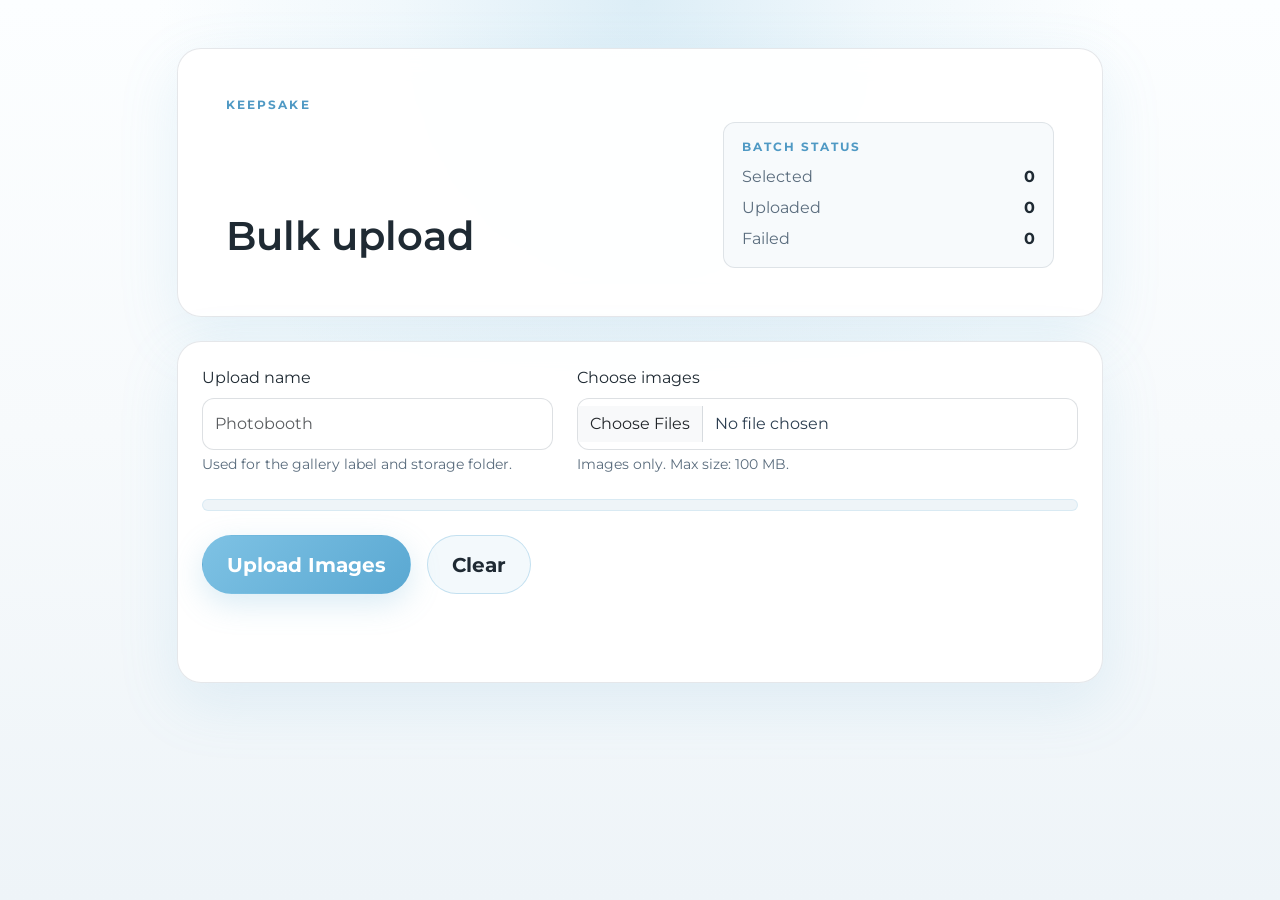
==== bulk-upload.html @ d05634bb "feat: bulk upload page" ====
<!DOCTYPE html>
<html lang="en">

<head>
  <meta charset="UTF-8">
  <meta name="viewport" content="width=device-width, initial-scale=1.0">
  <title>Keepsake Bulk Upload</title>
  <link rel="icon" type="image/png" sizes="32x32" href="assets/favicon.png">
  <link href="https://cdn.jsdelivr.net/npm/bootstrap@5.3.3/dist/css/bootstrap.min.css" rel="stylesheet"
    integrity="sha384-QWTKZyjpPEjISv5WaRU9OFeRpok6YctnYmDr5pNlyT2bRjXh0JMhjY6hW+ALEwIH" crossorigin="anonymous">
  <link rel="stylesheet" href="style.css">
</head>

<body data-cloud-name="deu8plkph" data-upload-preset="keepsake-test" data-max-file-size-mb="100">
  <main class="page-shell py-4 py-md-5">
    <div class="container">
      <div class="row justify-content-center g-4">
        <div class="col-12 col-xl-10">
          <section class="card-surface p-4 p-md-5 mb-4">
            <p class="eyebrow mb-2">Keepsake</p>
            <div class="row g-4 align-items-end">
              <div class="col-12 col-lg-7">
                <h1 class="display-6 fw-semibold mb-2">Bulk upload</h1>
              </div>
              <div class="col-12 col-lg-5">
                <div class="info-panel h-100">
                  <p class="small-label mb-2">Batch Status</p>
                  <div class="bulk-summary-grid">
                    <span>Selected</span>
                    <strong id="bulk-selected-count">0</strong>
                    <span>Uploaded</span>
                    <strong id="bulk-uploaded-count">0</strong>
                    <span>Failed</span>
                    <strong id="bulk-failed-count">0</strong>
                  </div>
                </div>
              </div>
            </div>
          </section>

          <section class="card-surface p-4">
            <form id="bulk-upload-form" novalidate>
              <div class="row g-4">
                <div class="col-12 col-lg-5">
                  <label for="bulk-uploader-name" class="form-label">Upload name</label>
                  <input id="bulk-uploader-name" class="form-control" type="text" autocomplete="off"
                    placeholder="Photobooth" required>
                  <div class="form-text">Used for the gallery label and storage folder.</div>
                </div>

                <div class="col-12 col-lg-7">
                  <label for="bulk-media-files" class="form-label">Choose images</label>
                  <input id="bulk-media-files" class="form-control" type="file" accept="image/*" multiple required>
                  <div id="bulk-help-text" class="form-text">Images only.</div>
                </div>

                <div class="col-12">
                  <div class="progress bulk-progress" role="progressbar" aria-label="Bulk upload progress"
                    aria-valuemin="0" aria-valuemax="100" aria-valuenow="0">
                    <div id="bulk-progress-bar" class="progress-bar" style="width: 0%"></div>
                  </div>
                </div>

                <div class="col-12">
                  <div class="d-flex flex-column flex-sm-row gap-3">
                    <button id="bulk-upload-button" type="submit" class="btn btn-primary btn-lg px-4">
                      Upload Images
                    </button>
                    <button id="bulk-clear-button" type="button" class="btn btn-outline-light btn-lg px-4">
                      Clear
                    </button>
                  </div>
                  <p id="bulk-status" class="status-message mt-3 mb-0" aria-live="polite"></p>
                </div>

                <div class="col-12">
                  <div id="bulk-file-list" class="bulk-file-list"></div>
                </div>
              </div>
            </form>
          </section>
        </div>
      </div>
    </div>
  </main>

  <script src="bulk-upload.js"></script>
</body>

</html>
---- style.css ----
@import url("https://fonts.googleapis.com/css2?family=Montserrat:wght@400;500;600;700;800&display=swap");

:root {
  --font-primary: "Montserrat", sans-serif;
  --text-primary: #2c3e50;
  --text-secondary: #1f2a33;
  --text-tertiary: #5a6c7d;
  --text-inverse: #8a9aab;
  --surface-base: #000000;
  --surface-muted: #ffffff;
  --surface-raised: #f7fafc;
  --surface-soft: #eef4f8;
  --surface-accent: #e4f2fb;
  --border-soft: rgba(44, 62, 80, 0.12);
  --border-strong: rgba(107, 179, 217, 0.3);
  --accent: #6bb3d9;
  --accent-strong: #4f99c4;
  --accent-soft: rgba(107, 179, 217, 0.14);
  --success-soft: rgba(104, 170, 127, 0.12);
  --success-text: #50785f;
  --warning-soft: rgba(214, 166, 78, 0.16);
  --warning-text: #8e6320;
  --error-soft: rgba(201, 98, 98, 0.12);
  --error-text: #9f4848;
  --shadow-1: rgba(107, 179, 217, 0.25) 0 10px 40px 0;
  --shadow-2: rgba(107, 179, 217, 0.25) 0 10px 30px 0;
  --shadow-3: rgba(107, 179, 217, 0.15) 0 10px 30px 0;
  --shadow-4: rgba(107, 179, 217, 0.15) 0 20px 60px 0;
  --radius-xs: 12px;
  --radius-sm: 24px;
  --radius-md: 50px;
  --duration-instant: 200ms;
  --duration-fast: 600ms;
  --duration-normal: 800ms;
}

* {
  box-sizing: border-box;
}

html {
  color-scheme: light;
}

body {
  margin: 0;
  font-family: var(--font-primary);
  color: var(--text-primary);
  background:
    radial-gradient(circle at top, rgba(107, 179, 217, 0.22) 0%, rgba(107, 179, 217, 0.08) 22%, rgba(247, 250, 252, 0) 44%),
    linear-gradient(180deg, #fcfeff 0%, #f7fafc 48%, #eef4f8 100%);
}

a {
  color: var(--accent-strong);
  text-decoration-color: rgba(79, 153, 196, 0.35);
}

a:hover {
  color: var(--text-secondary);
}

button,
input,
select,
textarea {
  font: inherit;
}

:focus-visible {
  outline: 3px solid rgba(107, 179, 217, 0.45);
  outline-offset: 3px;
}

.page-shell {
  min-height: 100vh;
}

.card-surface {
  background: rgba(255, 255, 255, 0.94);
  border: 1px solid var(--border-soft);
  border-radius: var(--radius-sm);
  box-shadow: var(--shadow-4);
  backdrop-filter: blur(14px);
}

.countdown-surface {
  padding-top: clamp(2.5rem, 6vw, 4.5rem);
  padding-bottom: clamp(2.5rem, 6vw, 4.5rem);
}

.countdown-surface .eyebrow {
  text-align: center;
}

.countdown-center {
  min-height: min(58vh, 620px);
  display: flex;
  flex-direction: column;
  justify-content: center;
  align-items: center;
  text-align: center;
}

.eyebrow,
.small-label {
  text-transform: uppercase;
  letter-spacing: 0.18em;
  font-size: 0.72rem;
  font-weight: 700;
  color: var(--accent-strong);
}

.countdown-title,
.limit-title {
  font-size: clamp(2rem, 5vw, 3.4rem);
  font-weight: 700;
  color: var(--text-secondary);
}

.countdown-display-wrap {
  width: min(90%, 1000px);
  margin-inline: auto;
}

.countdown-display,
.limit-countdown {
  font-size: clamp(2.2rem, 9vw, 6.5rem);
  font-weight: 800;
  line-height: 1.05;
  letter-spacing: 0.08em;
  color: var(--text-secondary);
  text-wrap: balance;
}

.intro-copy,
.lead.intro-copy,
.limit-copy,
.text-secondary-light,
.info-copy,
.status-message {
  color: var(--text-tertiary);
  line-height: 1.7;
}

.info-panel,
.limit-panel,
.gallery-empty,
.gallery-media-shell,
.invite-banner,
.lightbox-tag,
.gallery-tag {
  border-radius: var(--radius-xs);
}

.info-panel {
  height: 100%;
  padding: 1rem 1.1rem;
  background: var(--surface-raised);
  border: 1px solid var(--border-soft);
  color: var(--text-primary);
}

.form-label,
.h4,
.display-6,
.lead,
#lightbox-tag {
  color: var(--text-secondary);
}

.form-text {
  color: var(--text-tertiary);
}

.form-control,
.form-select {
  border-radius: var(--radius-xs);
  border: 1px solid rgba(44, 62, 80, 0.16);
  background: var(--surface-muted);
  color: var(--text-primary);
  padding-block: 0.8rem;
  box-shadow: none;
  transition:
    border-color var(--duration-instant) ease,
    box-shadow var(--duration-instant) ease,
    background-color var(--duration-instant) ease;
}

.form-control:hover,
.form-select:hover {
  border-color: rgba(107, 179, 217, 0.38);
}

.form-control:focus,
.form-select:focus {
  border-color: var(--accent);
  box-shadow: 0 0 0 0.25rem rgba(107, 179, 217, 0.2);
}

.invite-banner {
  padding: 0.9rem 1rem;
  background: var(--surface-accent);
  border: 1px solid var(--border-strong);
  color: var(--text-primary);
}

.invite-banner.success {
  background: var(--success-soft);
  border-color: rgba(104, 170, 127, 0.22);
  color: var(--success-text);
}

.invite-banner.warning {
  background: var(--warning-soft);
  border-color: rgba(214, 166, 78, 0.26);
  color: var(--warning-text);
}

.invite-banner.info {
  background: var(--surface-accent);
  border-color: var(--border-strong);
  color: var(--text-primary);
}

.invite-loading {
  display: flex;
  align-items: center;
  gap: 0.75rem;
  color: var(--text-primary);
}

.camera-action .btn {
  display: inline-flex;
  align-items: center;
  justify-content: center;
  gap: 0.65rem;
}

.camera-icon {
  font-size: 1.1rem;
  line-height: 1;
}

.btn {
  border-radius: var(--radius-md);
  font-weight: 700;
  padding-block: 0.85rem;
  transition:
    transform var(--duration-instant) ease,
    box-shadow var(--duration-instant) ease,
    background-color var(--duration-instant) ease,
    border-color var(--duration-instant) ease,
    color var(--duration-instant) ease;
}

.btn:hover {
  transform: translateY(-1px);
}

.btn-primary {
  background: linear-gradient(135deg, #7ec2e4 0%, #5aa8d2 100%);
  border: 1px solid transparent;
  color: var(--surface-muted);
  box-shadow: var(--shadow-2);
}

.btn-primary:hover,
.btn-primary:focus,
.btn-primary:active {
  background: linear-gradient(135deg, #89caea 0%, #4f99c4 100%) !important;
  color: var(--surface-muted) !important;
  box-shadow: var(--shadow-1);
}

.btn-outline-light {
  border: 1px solid rgba(107, 179, 217, 0.35);
  background: rgba(107, 179, 217, 0.08);
  color: var(--text-secondary);
}

.btn-outline-light:hover,
.btn-outline-light:focus,
.btn-outline-light:active {
  border-color: var(--accent);
  background: rgba(107, 179, 217, 0.16) !important;
  color: var(--text-secondary) !important;
}

.badge.count-pill,
.count-pill {
  display: inline-flex;
  align-items: center;
  justify-content: center;
  font-size: 0.9rem;
  font-weight: 700;
  padding: 0.65rem 0.85rem;
  border-radius: 999px;
  background: var(--surface-soft) !important;
  color: var(--text-secondary) !important;
  border: 1px solid rgba(107, 179, 217, 0.18);
}

.gallery-grid {
  display: grid;
  grid-template-columns: repeat(auto-fit, minmax(220px, 1fr));
  gap: 1rem;
}

.gallery-card {
  display: block;
  width: 100%;
  padding: 0;
  border: 0;
  background: transparent;
  text-align: left;
}

.gallery-media-shell {
  overflow: hidden;
  background: var(--surface-raised);
  border: 1px solid var(--border-soft);
  box-shadow: var(--shadow-3);
}

.gallery-media {
  display: block;
  width: 100%;
  aspect-ratio: 1 / 1;
  object-fit: cover;
  transition: transform 180ms ease;
}

.gallery-card:hover .gallery-media,
.gallery-card:focus-visible .gallery-media {
  transform: scale(1.03);
}

.gallery-tag {
  display: inline-block;
  margin-top: 0.6rem;
  padding: 0.35rem 0.7rem;
  background: var(--surface-soft);
  color: var(--text-primary);
  font-size: 0.85rem;
  font-weight: 600;
}

.gallery-empty {
  padding: 2rem 1rem;
  text-align: center;
  border: 1px dashed rgba(107, 179, 217, 0.35);
  background: rgba(107, 179, 217, 0.06);
}

.gallery-lightbox {
  position: fixed;
  inset: 0;
  z-index: 1050;
}

.gallery-lightbox-backdrop {
  position: absolute;
  inset: 0;
  background: rgba(31, 42, 51, 0.72);
  backdrop-filter: blur(10px);
}

.gallery-lightbox-dialog {
  position: relative;
  z-index: 1;
  height: 100%;
  display: flex;
  align-items: center;
  justify-content: center;
  padding: 1.25rem;
}

.lightbox-media-wrap {
  width: min(100%, 1100px);
  max-height: 100%;
}

.lightbox-media {
  display: flex;
  align-items: center;
  justify-content: center;
  width: 100%;
  min-height: min(70vh, 760px);
}

.lightbox-asset {
  max-width: 100%;
  max-height: 72vh;
  border-radius: var(--radius-xs);
  box-shadow: 0 20px 60px rgba(0, 0, 0, 0.2);
}

.lightbox-meta {
  display: flex;
  justify-content: space-between;
  align-items: center;
  gap: 1rem;
  margin-top: 1rem;
}

.lightbox-tag {
  display: inline-flex;
  align-items: center;
  padding: 0.45rem 0.85rem;
  background: rgba(255, 255, 255, 0.85);
  color: var(--text-primary);
  text-transform: lowercase;
}

.lightbox-close,
.lightbox-nav {
  position: absolute;
  z-index: 2;
  border: 1px solid rgba(255, 255, 255, 0.24);
  border-radius: 999px;
  width: 48px;
  height: 48px;
  background: rgba(255, 255, 255, 0.86);
  color: var(--text-secondary);
  font-size: 1.8rem;
  line-height: 1;
  box-shadow: var(--shadow-3);
}

.lightbox-close {
  top: 1rem;
  right: 1rem;
}

.lightbox-prev {
  left: 1rem;
  top: 50%;
  transform: translateY(-50%);
}

.lightbox-next {
  right: 1rem;
  top: 50%;
  transform: translateY(-50%);
}

.status-message {
  min-height: 1.5rem;
}

.status-message.success {
  color: var(--success-text);
}

.status-message.error {
  color: var(--error-text);
}

.status-message.working {
  color: var(--accent-strong);
}

.limit-panel {
  padding: 1.5rem 1rem;
  background: var(--surface-raised);
  border: 1px solid var(--border-soft);
}

.bulk-summary-grid {
  display: grid;
  grid-template-columns: 1fr auto;
  gap: 0.45rem 1rem;
  color: var(--text-tertiary);
}

.bulk-summary-grid strong {
  color: var(--text-secondary);
}

.bulk-progress {
  height: 0.8rem;
  border-radius: 999px;
  background: var(--surface-soft);
  border: 1px solid rgba(107, 179, 217, 0.16);
  overflow: hidden;
}

.bulk-progress .progress-bar {
  background: linear-gradient(135deg, #7ec2e4 0%, #5aa8d2 100%);
}

.bulk-file-list {
  display: grid;
  gap: 0.75rem;
}

.bulk-file-row {
  display: flex;
  justify-content: space-between;
  align-items: center;
  gap: 1rem;
  padding: 0.85rem 1rem;
  background: var(--surface-raised);
  border: 1px solid var(--border-soft);
  border-radius: var(--radius-xs);
}

.bulk-file-meta {
  min-width: 0;
  display: grid;
  gap: 0.15rem;
}

.bulk-file-name {
  color: var(--text-secondary);
  font-weight: 700;
  overflow-wrap: anywhere;
}

.bulk-file-size {
  color: var(--text-tertiary);
  font-size: 0.9rem;
}

.bulk-file-status {
  flex: 0 0 auto;
  min-width: 88px;
  text-align: center;
  padding: 0.35rem 0.65rem;
  border-radius: 999px;
  font-size: 0.82rem;
  font-weight: 700;
  background: var(--surface-soft);
  color: var(--text-secondary);
}

.bulk-file-status.working {
  background: var(--accent-soft);
  color: var(--accent-strong);
}

.bulk-file-status.success {
  background: var(--success-soft);
  color: var(--success-text);
}

.bulk-file-status.error {
  background: var(--error-soft);
  color: var(--error-text);
}

@media (max-width: 575.98px) {
  .card-surface {
    border-radius: 22px;
  }

  .bulk-file-row {
    align-items: stretch;
    flex-direction: column;
  }

  .bulk-file-status {
    width: 100%;
  }

  .lightbox-meta {
    flex-direction: column;
    align-items: stretch;
  }

  .lightbox-prev,
  .lightbox-next {
    top: auto;
    bottom: 5.5rem;
    transform: none;
  }
}
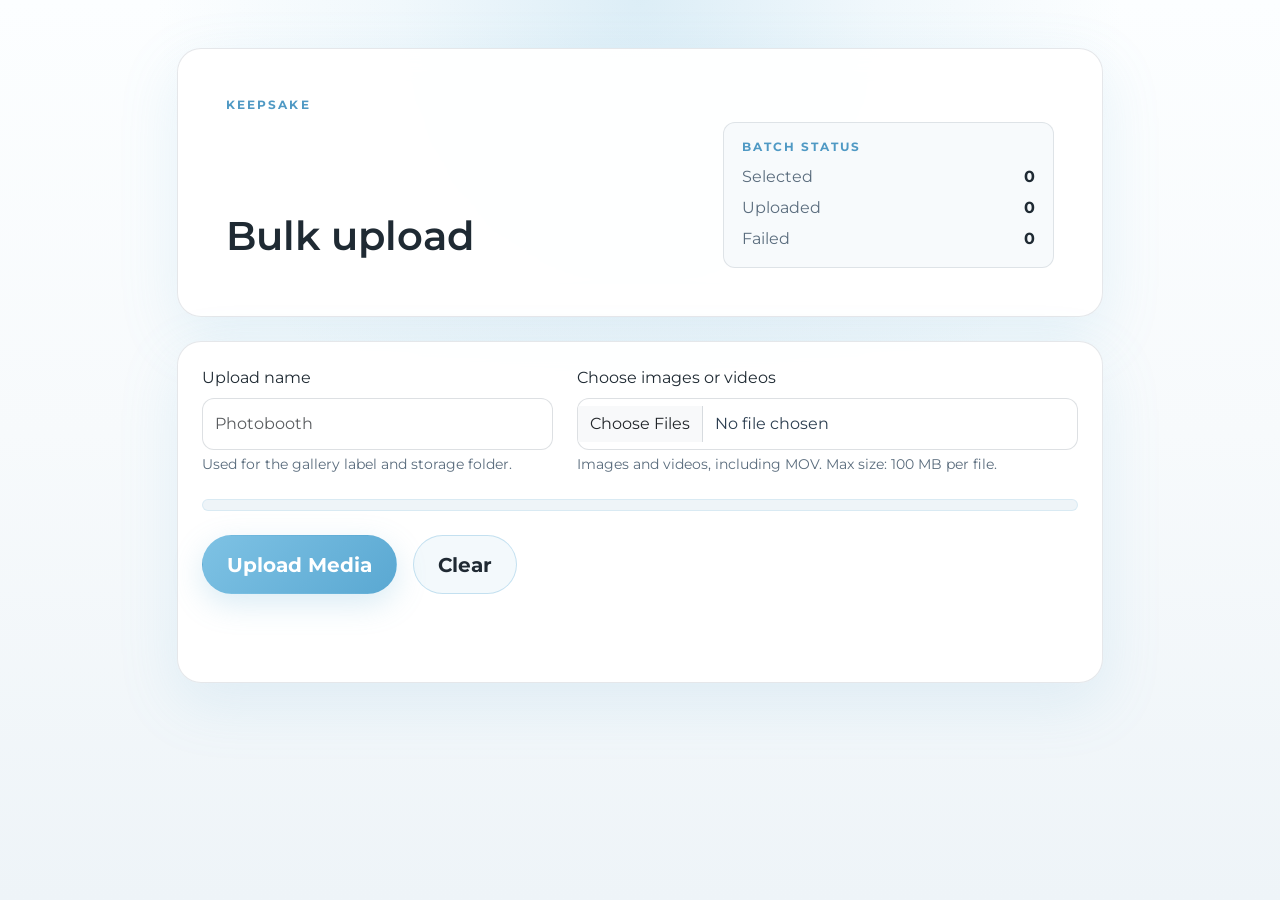
==== commit f7bbcb7e: "feat: added .mov file type support" ====
--- a/bulk-upload.html
+++ b/bulk-upload.html
@@ -49,9 +49,10 @@
                 </div>
 
                 <div class="col-12 col-lg-7">
-                  <label for="bulk-media-files" class="form-label">Choose images</label>
-                  <input id="bulk-media-files" class="form-control" type="file" accept="image/*" multiple required>
-                  <div id="bulk-help-text" class="form-text">Images only.</div>
+                  <label for="bulk-media-files" class="form-label">Choose images or videos</label>
+                  <input id="bulk-media-files" class="form-control" type="file" accept="image/*,video/*,.mov" multiple
+                    required>
+                  <div id="bulk-help-text" class="form-text">Images and videos only.</div>
                 </div>
 
                 <div class="col-12">
@@ -64,7 +65,7 @@
                 <div class="col-12">
                   <div class="d-flex flex-column flex-sm-row gap-3">
                     <button id="bulk-upload-button" type="submit" class="btn btn-primary btn-lg px-4">
-                      Upload Images
+                      Upload Media
                     </button>
                     <button id="bulk-clear-button" type="button" class="btn btn-outline-light btn-lg px-4">
                       Clear
--- a/style.css
+++ b/style.css
@@ -301,6 +301,20 @@
   border: 1px solid rgba(107, 179, 217, 0.18);
 }
 
+.gallery-actions {
+  display: flex;
+  align-items: center;
+  gap: 0.65rem;
+  flex-wrap: wrap;
+  justify-content: flex-start;
+}
+
+.gallery-actions .btn {
+  min-height: 2.6rem;
+  padding: 0.55rem 0.9rem;
+  white-space: nowrap;
+}
+
 .gallery-grid {
   display: grid;
   grid-template-columns: repeat(auto-fit, minmax(220px, 1fr));
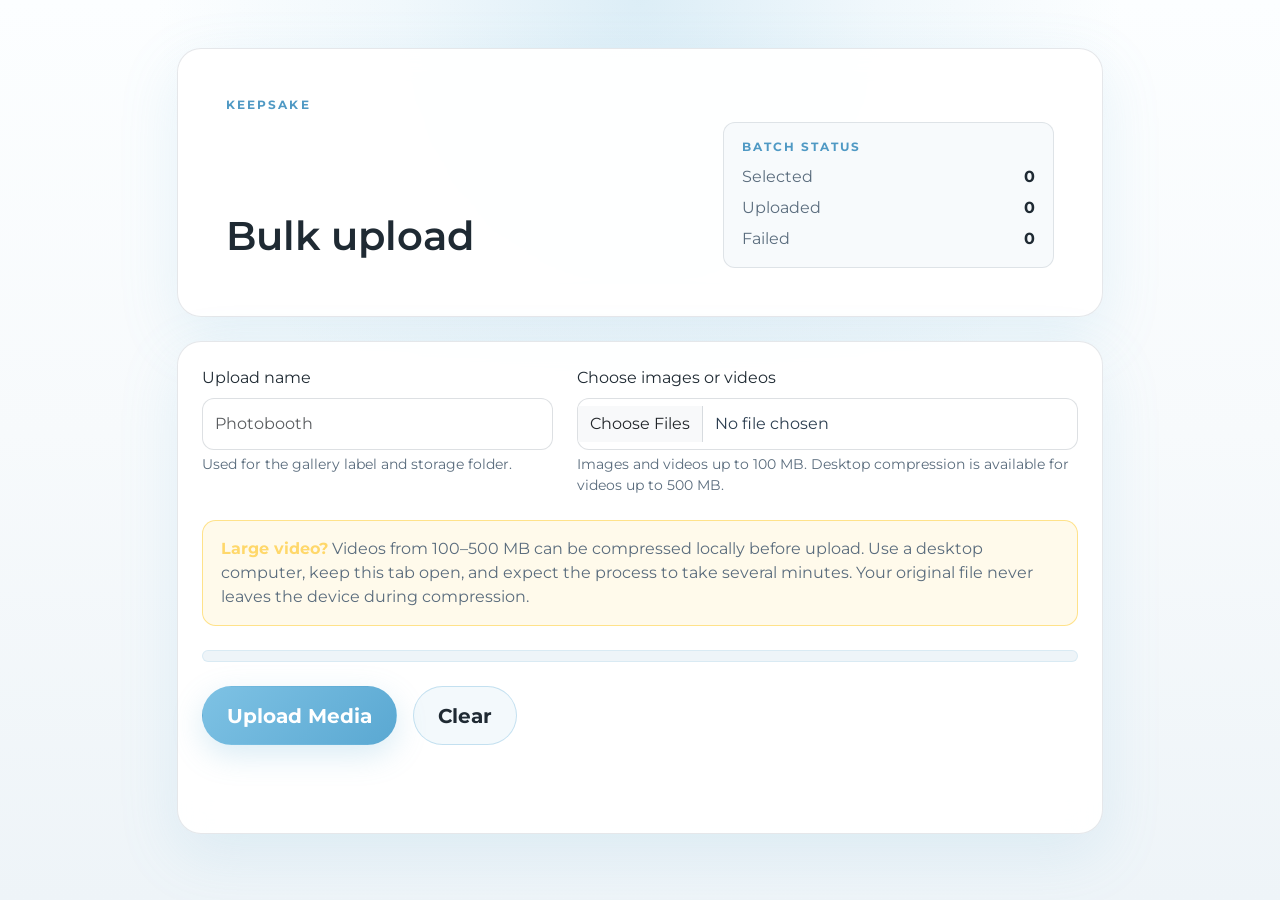
==== commit 56dd2bf0: "chore: compressed large files on bulk upload" ====
--- a/bulk-upload.html
+++ b/bulk-upload.html
@@ -56,6 +56,14 @@
                 </div>
 
                 <div class="col-12">
+                  <div class="bulk-compression-notice" role="note">
+                    <strong>Large video?</strong> Videos from 100–500 MB can be compressed locally before upload.
+                    Use a desktop computer, keep this tab open, and expect the process to take several minutes.
+                    Your original file never leaves the device during compression.
+                  </div>
+                </div>
+
+                <div class="col-12">
                   <div class="progress bulk-progress" role="progressbar" aria-label="Bulk upload progress"
                     aria-valuemin="0" aria-valuemax="100" aria-valuenow="0">
                     <div id="bulk-progress-bar" class="progress-bar" style="width: 0%"></div>
--- a/style.css
+++ b/style.css
@@ -564,6 +564,38 @@
   color: var(--error-text);
 }
 
+.bulk-compression-notice {
+  padding: 1rem 1.1rem;
+  border: 1px solid rgba(255, 193, 7, 0.42);
+  border-radius: 0.85rem;
+  background: rgba(255, 193, 7, 0.08);
+  color: var(--text-tertiary);
+}
+
+.bulk-compression-notice strong {
+  color: #ffd86b;
+}
+
+.bulk-file-detail {
+  display: block;
+  max-width: 48rem;
+  color: var(--text-tertiary);
+  font-size: 0.78rem;
+  line-height: 1.35;
+}
+
+.bulk-file-result {
+  display: flex;
+  flex: 0 0 auto;
+  align-items: center;
+  justify-content: flex-end;
+  gap: 0.75rem;
+}
+
+.bulk-file-action {
+  white-space: nowrap;
+}
+
 @media (max-width: 575.98px) {
   .card-surface {
     border-radius: 22px;
@@ -575,7 +607,12 @@
   }
 
   .bulk-file-status {
+    width: auto;
+  }
+
+  .bulk-file-result {
     width: 100%;
+    justify-content: space-between;
   }
 
   .lightbox-meta {
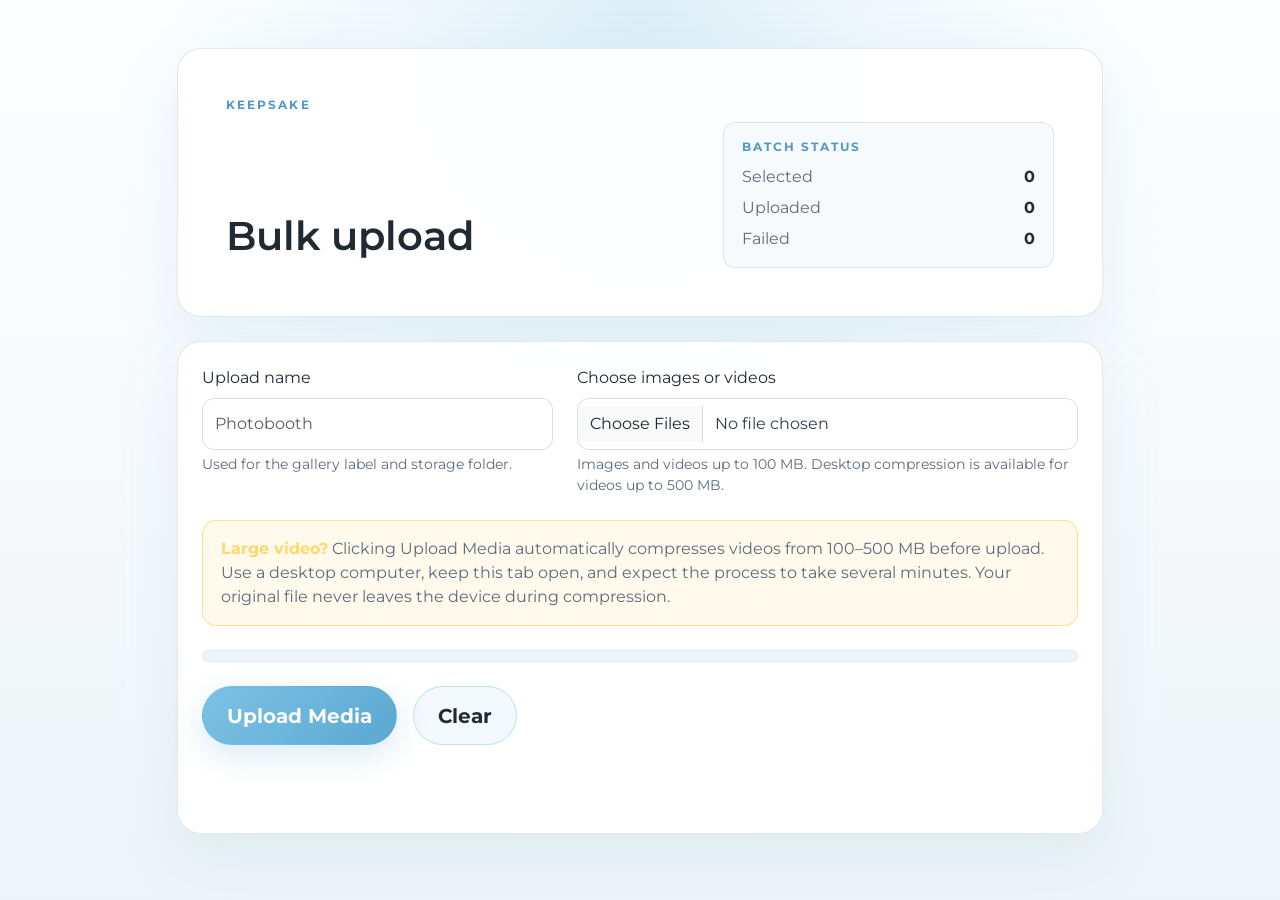
==== commit abd4b5a0: "chore: updated compressions" ====
--- a/bulk-upload.html
+++ b/bulk-upload.html
@@ -57,7 +57,7 @@
 
                 <div class="col-12">
                   <div class="bulk-compression-notice" role="note">
-                    <strong>Large video?</strong> Videos from 100–500 MB can be compressed locally before upload.
+                    <strong>Large video?</strong> Clicking Upload Media automatically compresses videos from 100–500 MB before upload.
                     Use a desktop computer, keep this tab open, and expect the process to take several minutes.
                     Your original file never leaves the device during compression.
                   </div>
